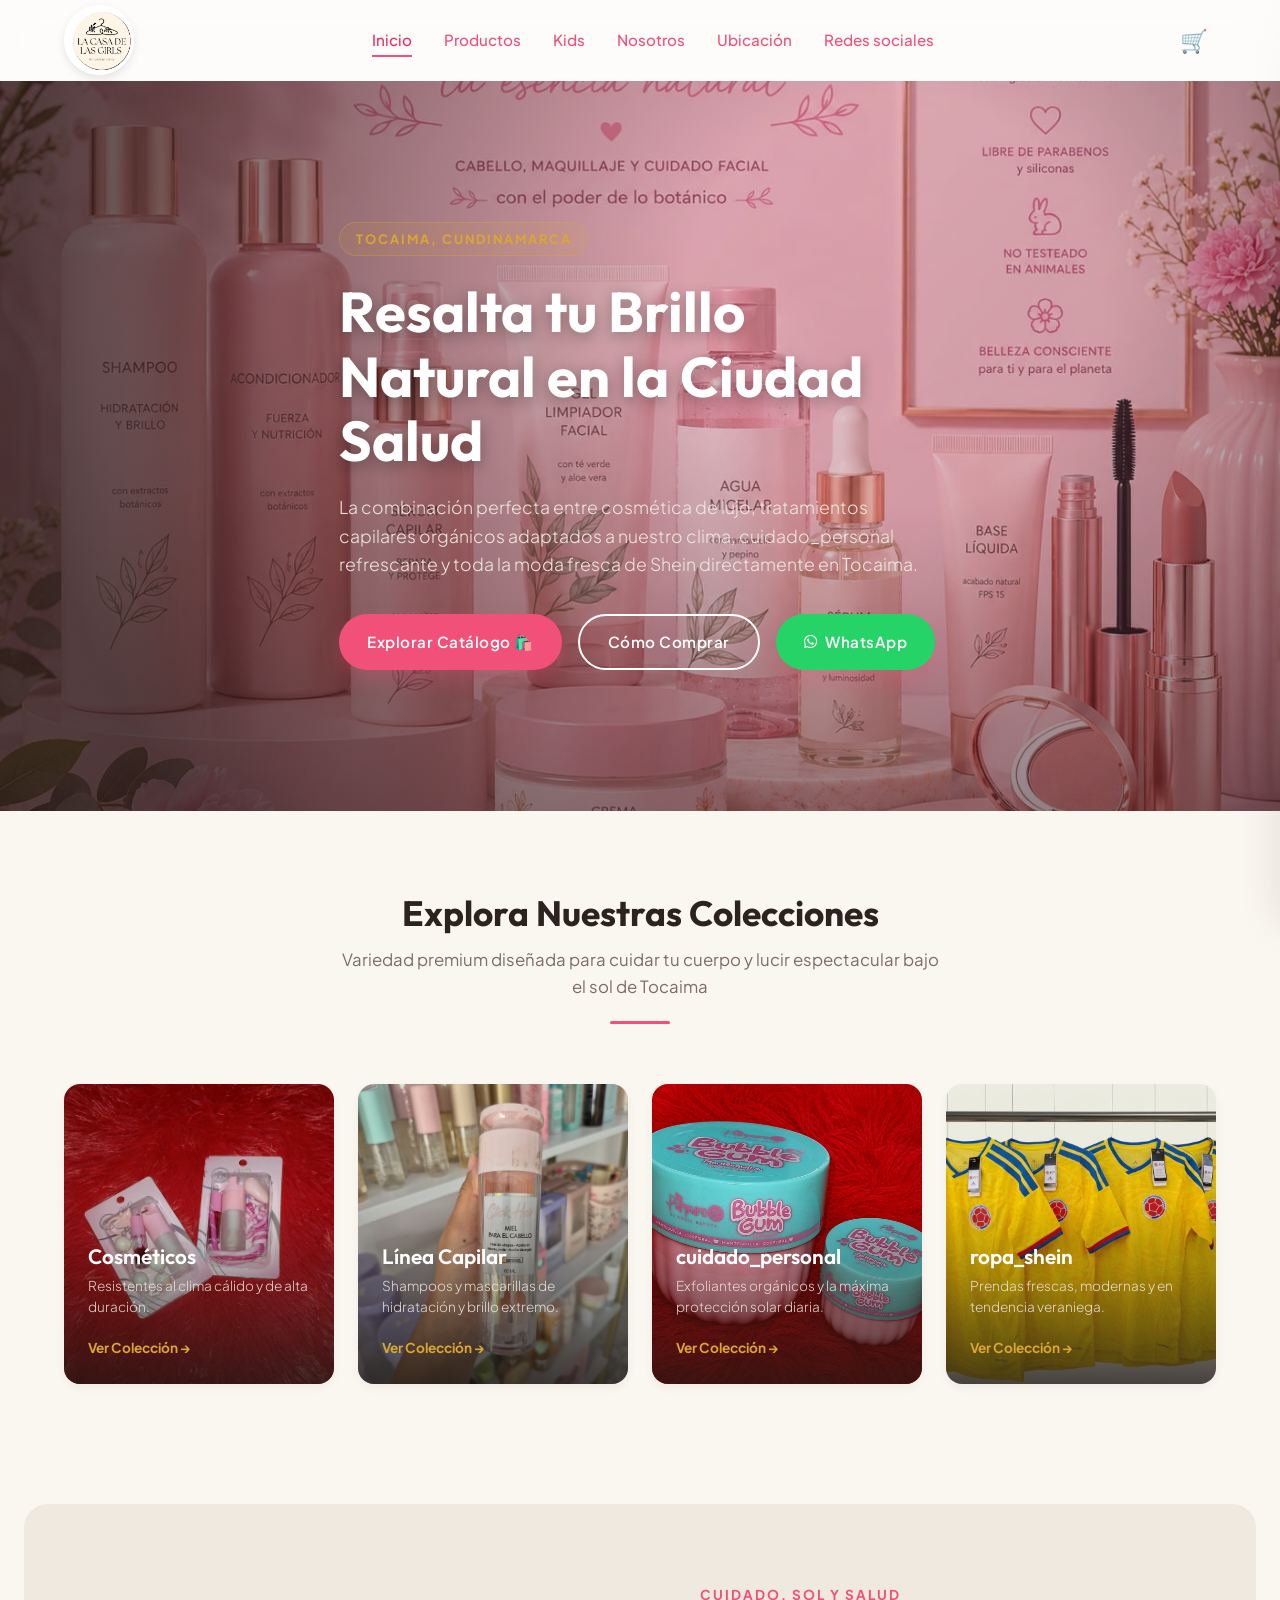
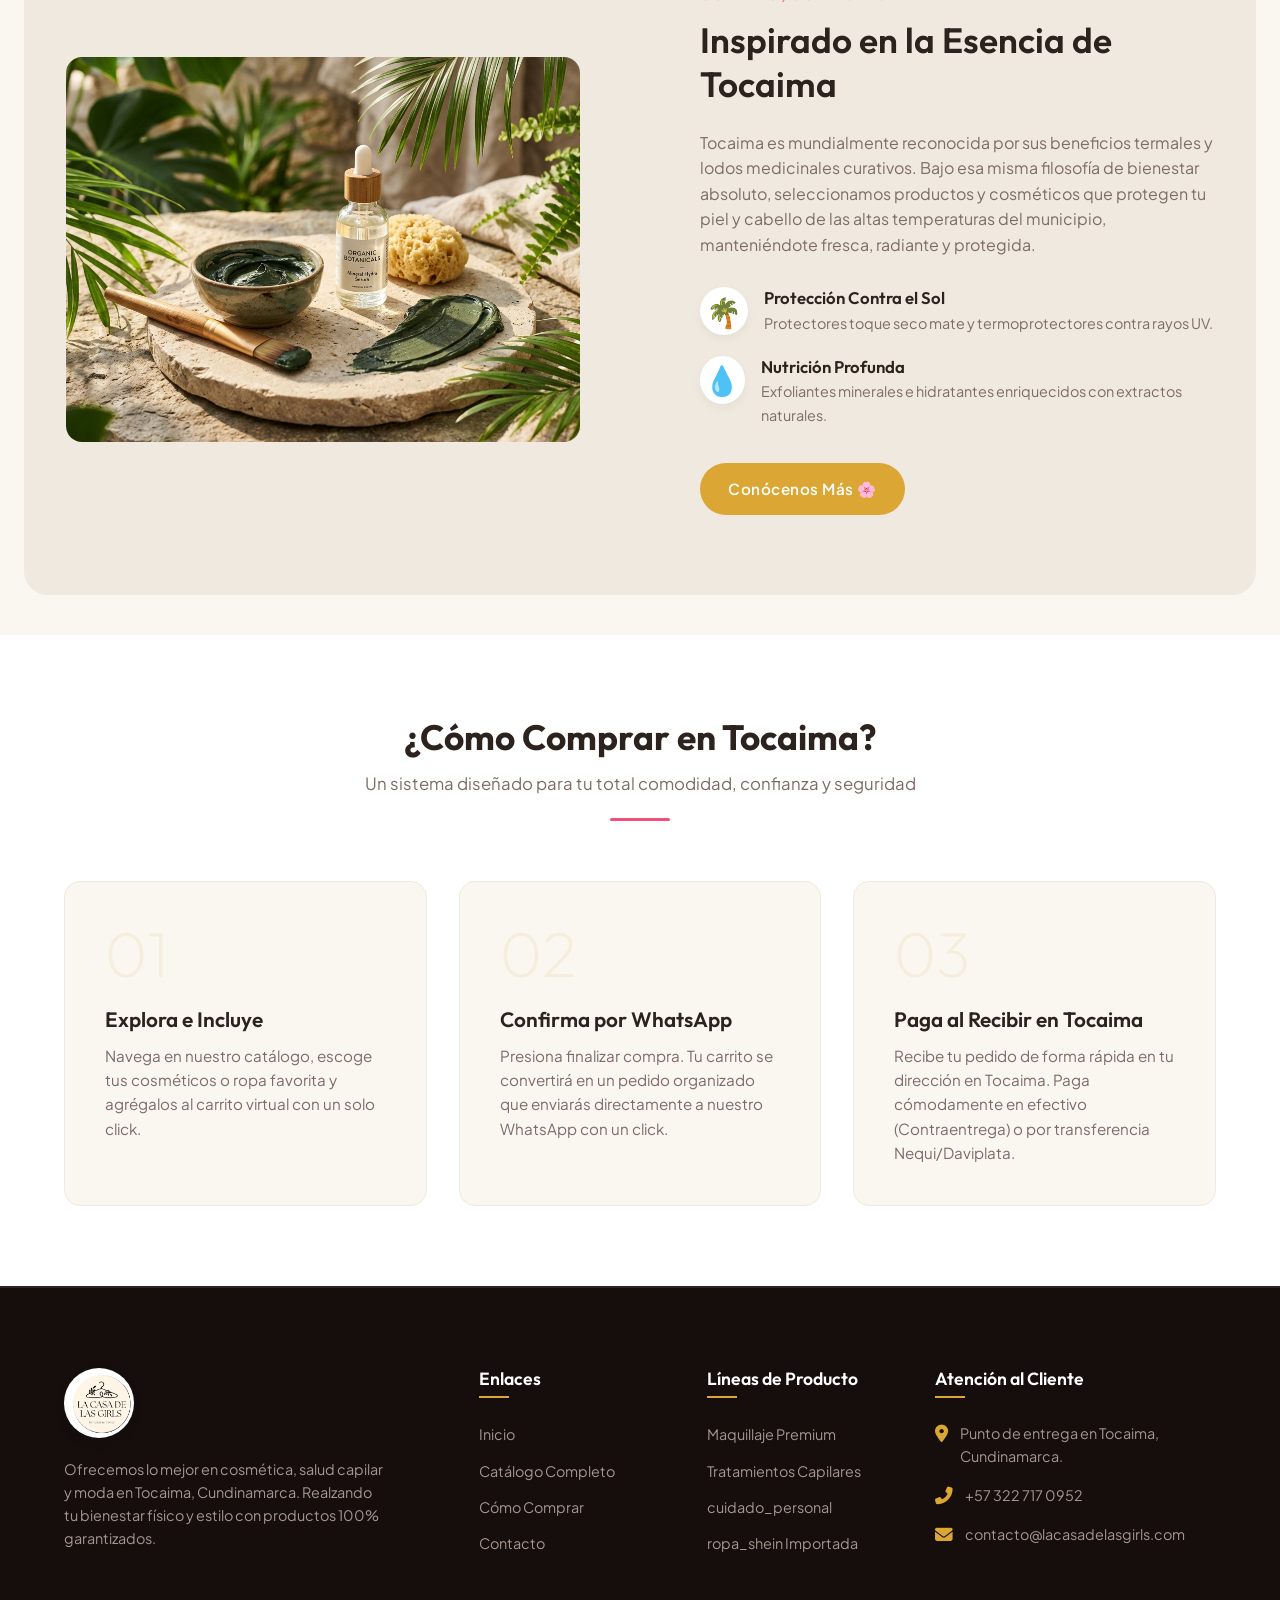
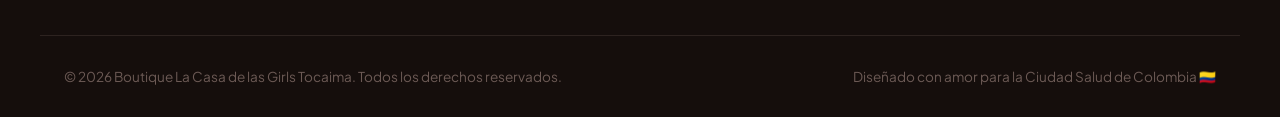
==== index.html @ 39e2f463 "Commit inicial" ====
<!DOCTYPE html>
<html lang="es">
<head>
    <meta charset="UTF-8">
    <meta name="viewport" content="width=device-width, initial-scale=1.0">
    <title>Tienda de Cosméticos y Belleza - Tocaima Cundinamarca</title>
    <!-- Redirección inmediata a html/inicio.html para respetar la estructura por carpetas -->
    <meta http-equiv="refresh" content="0; url=html/inicio.html">
    <script>
        window.location.href = "html/inicio.html";
    </script>
    <style>
        body {
            margin: 0;
            padding: 0;
            background-color: #FAF6F0;
            font-family: 'Outfit', sans-serif;
            display: flex;
            justify-content: center;
            align-items: center;
            height: 100vh;
            color: #3d2f23;
        }
        .loader-container {
            text-align: center;
        }
        .spinner {
            width: 50px;
            height: 50px;
            border: 5px solid rgba(212, 175, 55, 0.2);
            border-top: 5px solid #D4AF37;
            border-radius: 50%;
            animation: spin 1s linear infinite;
            margin: 0 auto 20px auto;
        }
        @keyframes spin {
            0% { transform: rotate(0deg); }
            100% { transform: rotate(360deg); }
        }
        h2 {
            font-weight: 300;
            font-size: 1.2rem;
            letter-spacing: 2px;
        }
    </style>
    <link rel="icon" type="image/x-icon" href="imagenes/logo.ico">
</head>
<body>
    <div class="loader-container">
        <div class="spinner"></div>
        <h2>CARGANDO EXPERIENCIA DE BELLEZA...</h2>
        <p>Si no eres redireccionado automáticamente, <a href="html/inicio.html" style="color: #D4AF37; text-decoration: none; font-weight: 600;">haz clic aquí</a>.</p>
    </div>
</body>
</html>
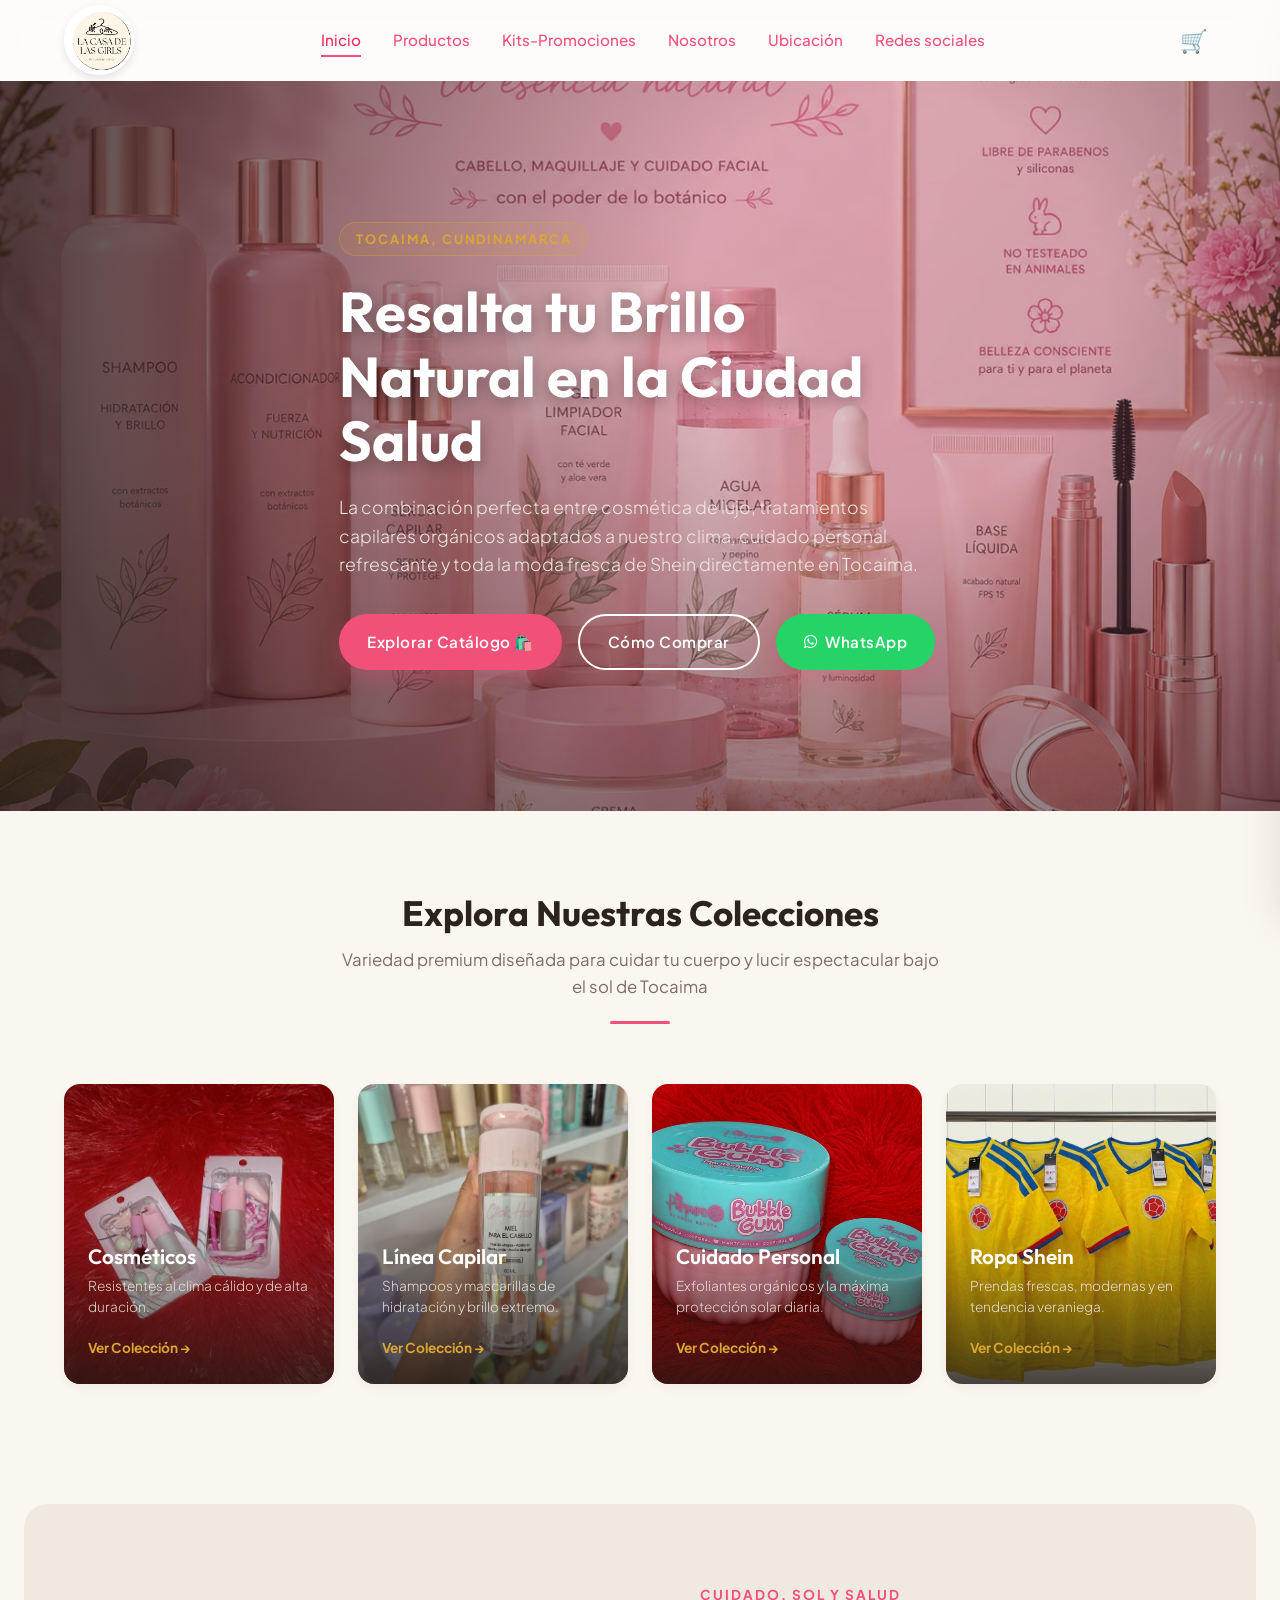
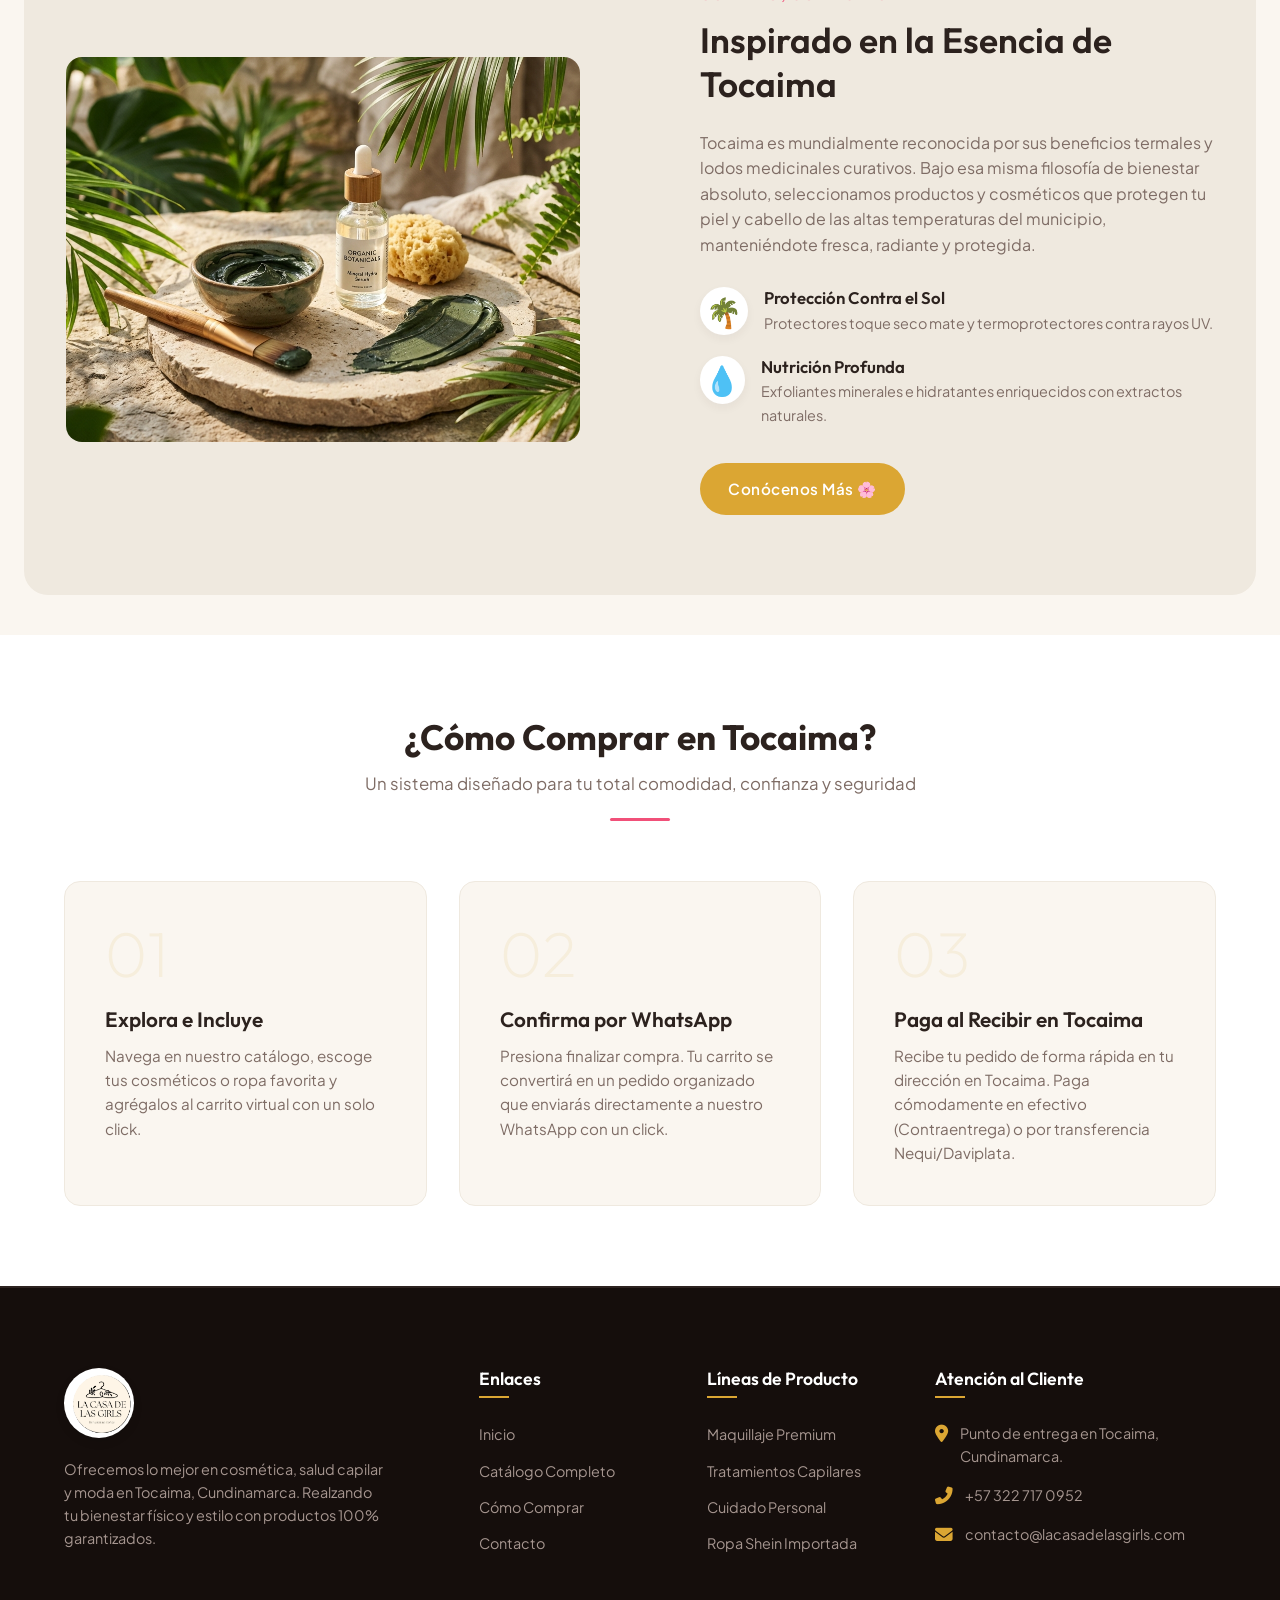
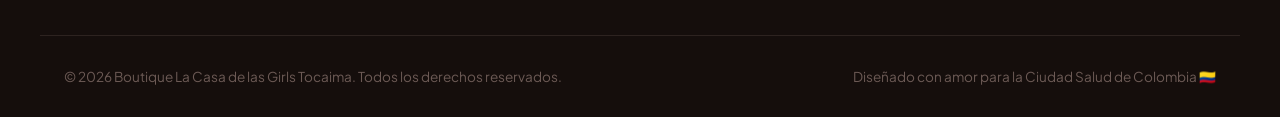
==== commit 0f1f02c3: "Integrate Google Analytics tracking code Added Google Analytics tracking script to index.html." ====
--- a/index.html
+++ b/index.html
@@ -1,6 +1,15 @@
 <!DOCTYPE html>
 <html lang="es">
 <head>
+    <!-- Google tag (gtag.js) -->
+<script async src="https://www.googletagmanager.com/gtag/js?id=G-Z6GV03T16Z"></script>
+<script>
+  window.dataLayer = window.dataLayer || [];
+  function gtag(){dataLayer.push(arguments);}
+  gtag('js', new Date());
+
+  gtag('config', 'G-Z6GV03T16Z');
+</script>
     <meta charset="UTF-8">
     <meta name="viewport" content="width=device-width, initial-scale=1.0">
     <title>Tienda de Cosméticos y Belleza - Tocaima Cundinamarca</title>
